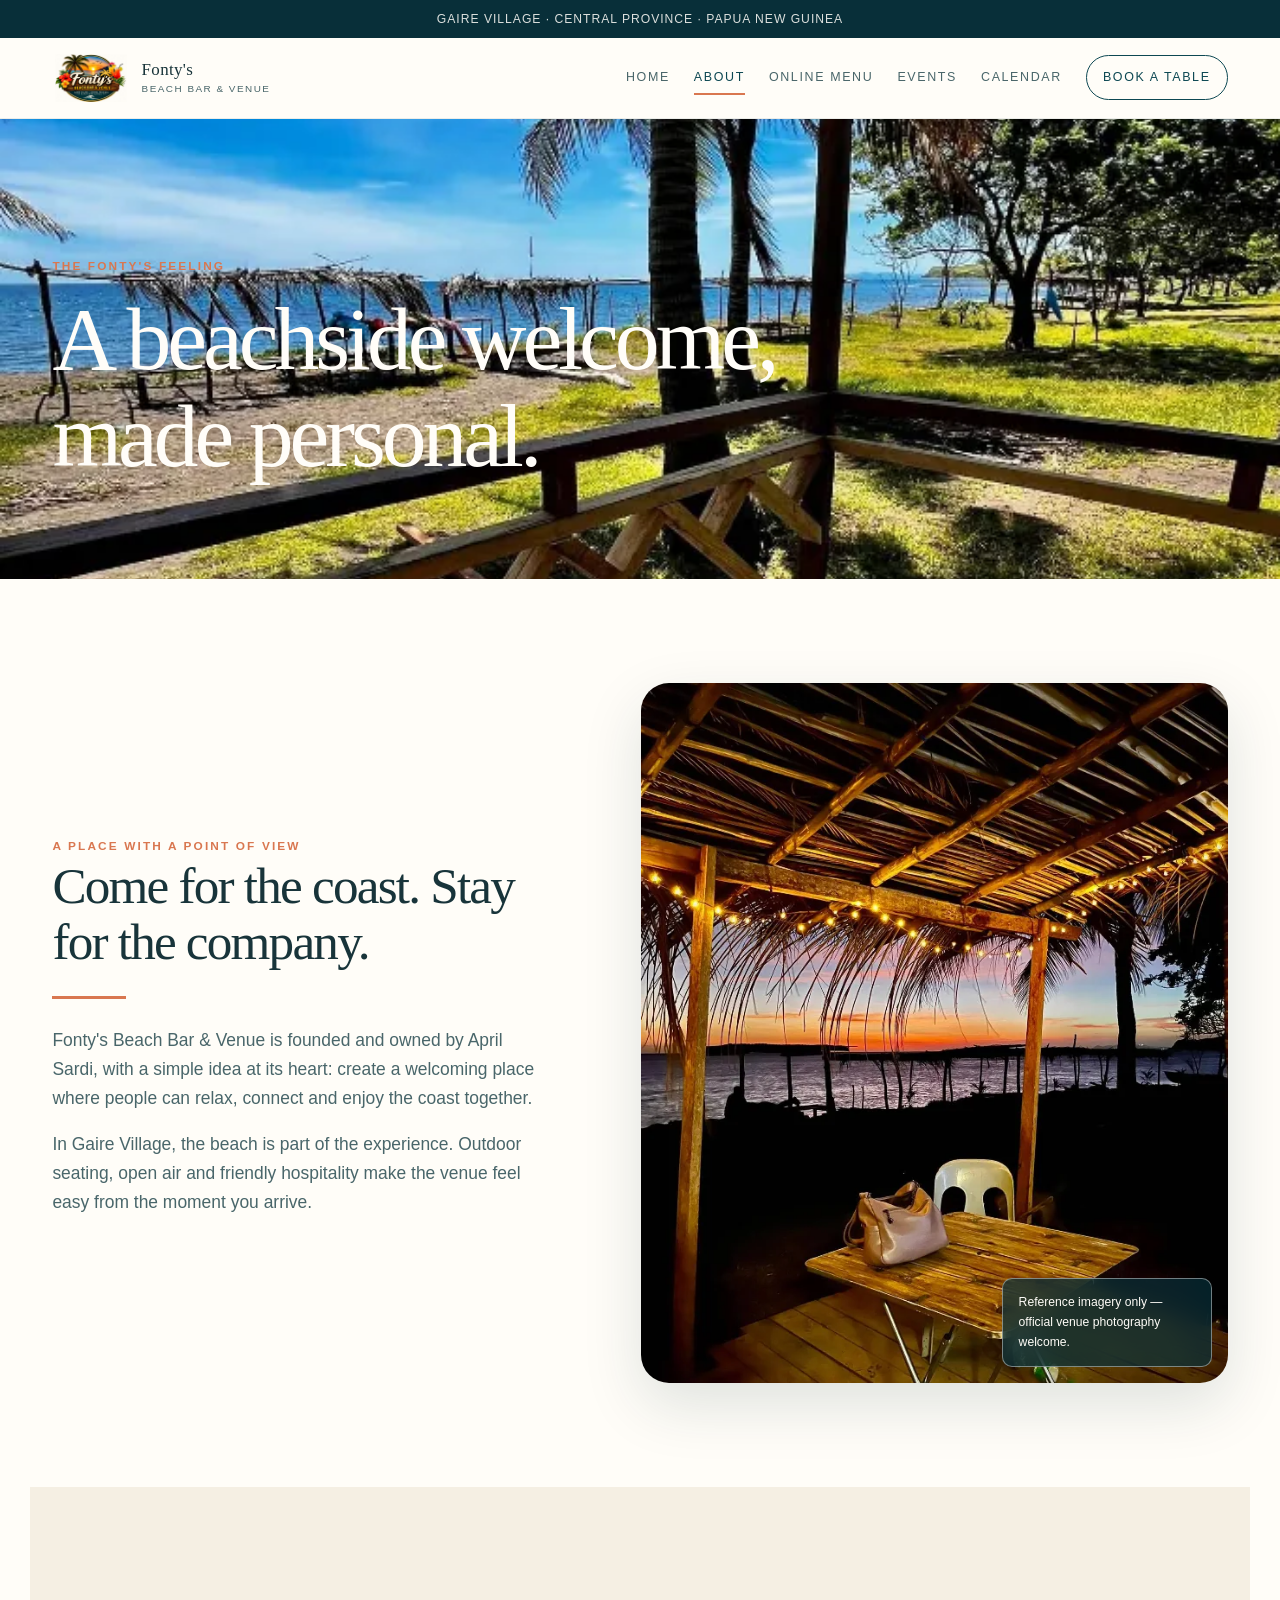
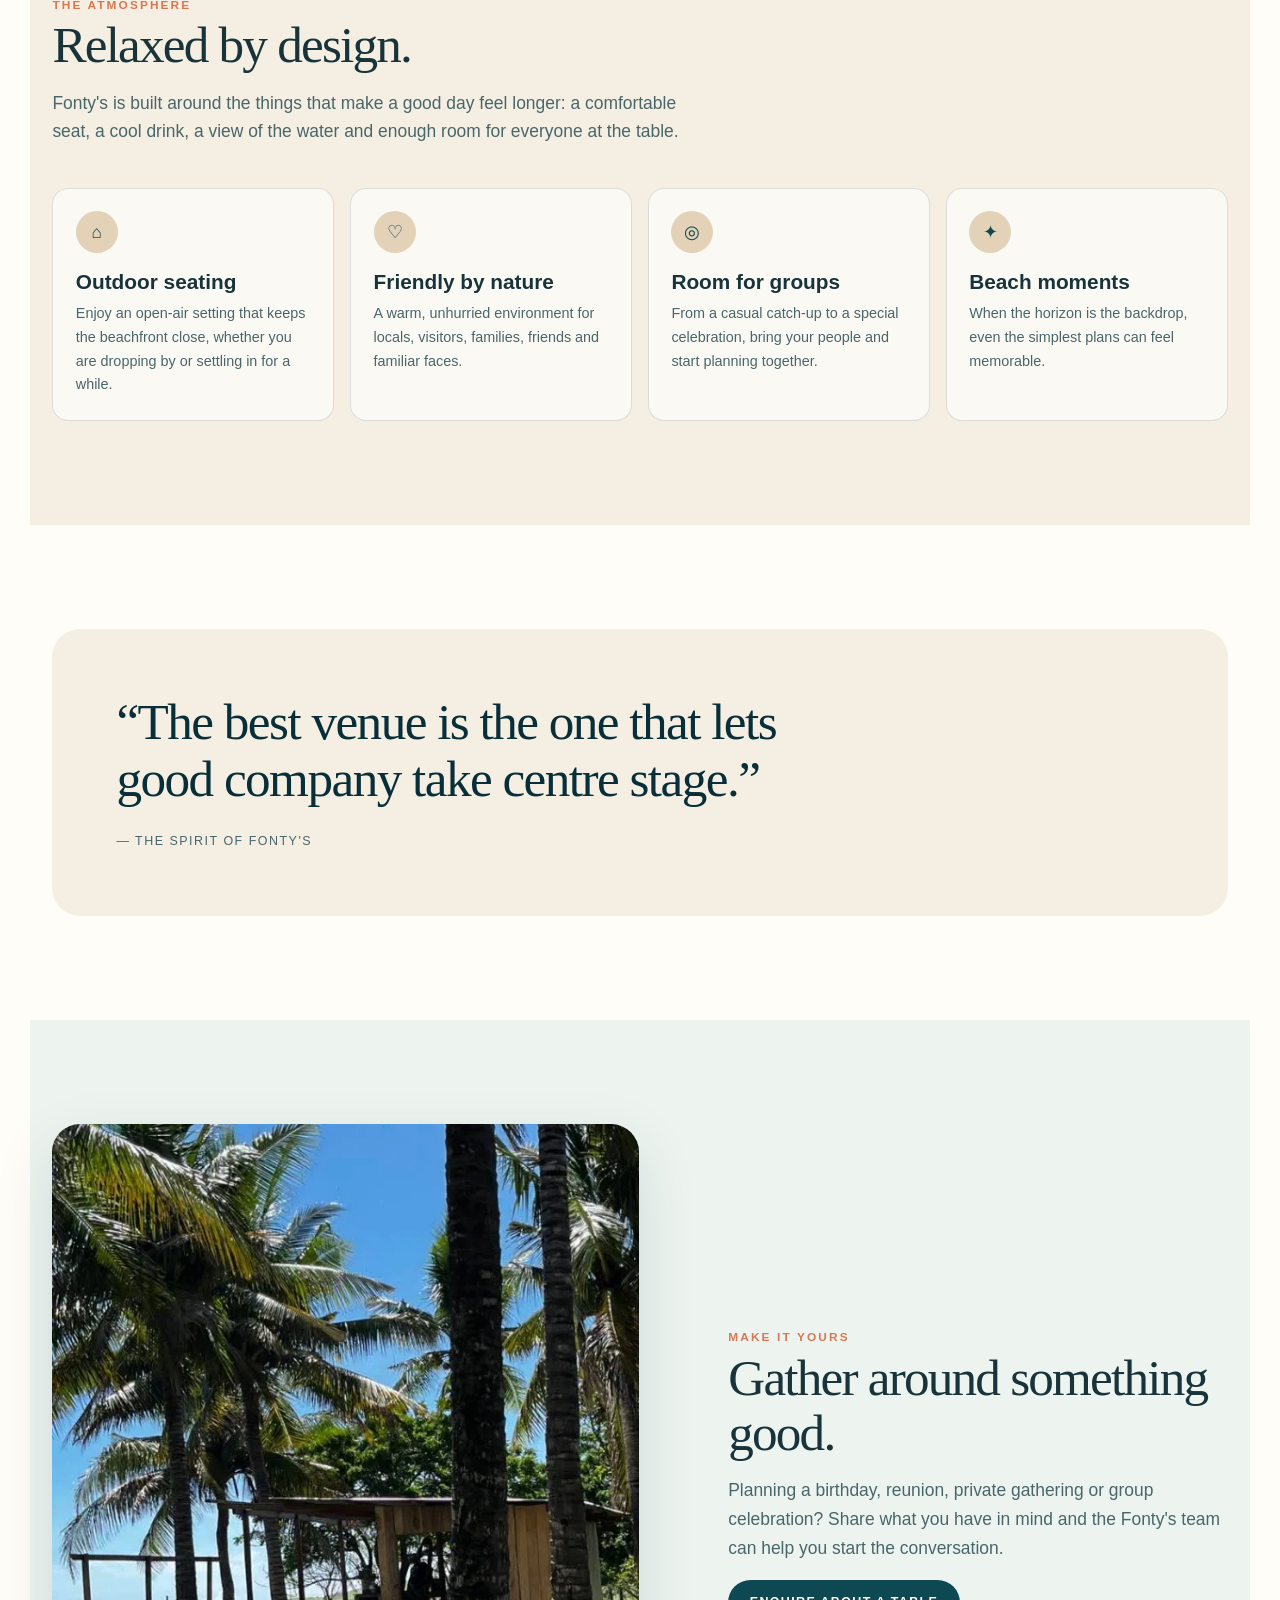
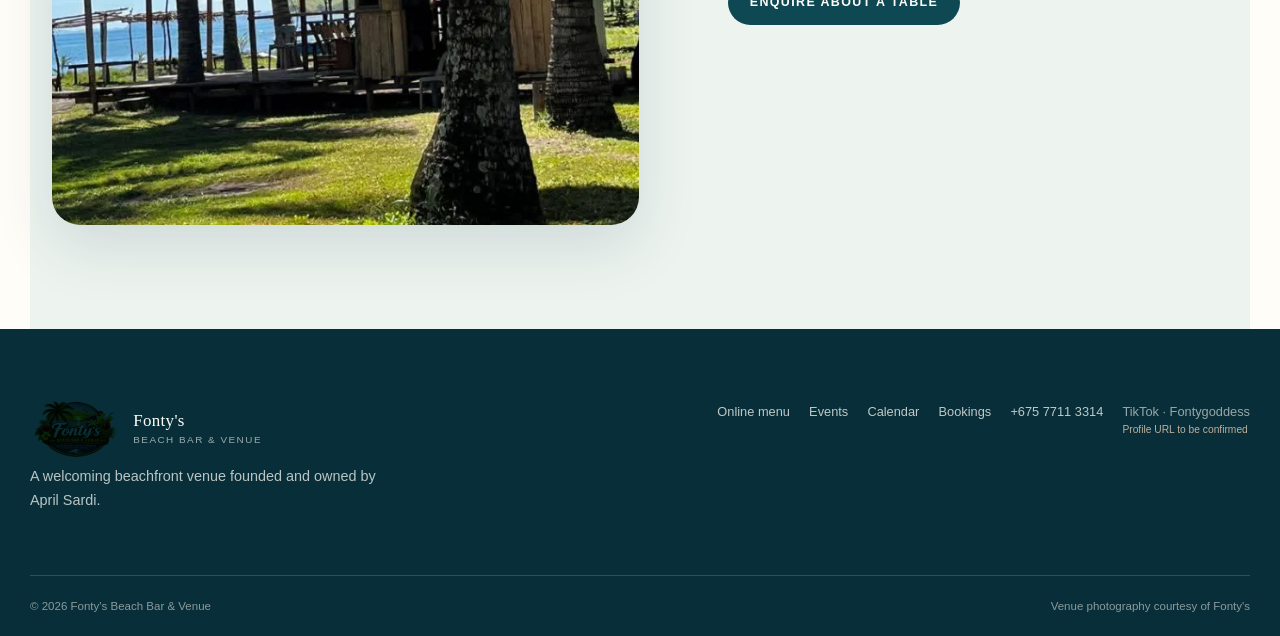
==== about.html @ 19eb246b "Update Fonty's website with venue photography" ====
<!doctype html>
<html lang="en">
<head>
  <meta charset="utf-8">
  <meta name="viewport" content="width=device-width, initial-scale=1">
  <title>About Fonty's | Beach Bar & Venue in Gaire Village</title>
  <meta name="description" content="Meet Fonty's Beach Bar & Venue and founder April Sardi. Discover a relaxed beachfront hospitality experience in Gaire Village, Central Province, Papua New Guinea.">
  <link rel="stylesheet" href="style.css">
</head>
<body data-page="about">
  <div class="site-banner">Gaire Village · Central Province · Papua New Guinea</div>
  <header class="site-header"><nav class="nav-wrap" aria-label="Primary navigation"><a class="brand" href="index.html" aria-label="Fonty's Beach Bar & Venue home"><img class="brand-logo" src="assets/fontys-logo.webp" alt="Fonty's Beach Bar & Venue logo"><span class="brand-copy"><span class="brand-name">Fonty's</span><span class="brand-kicker">Beach Bar & Venue</span></span></a><button class="nav-toggle" type="button" aria-expanded="false" aria-label="Open navigation">☰</button><div class="nav-links"><a href="index.html" data-nav="home">Home</a><a href="about.html" data-nav="about">About</a><a href="online-menu.html" data-nav="online-menu">Online menu</a><a href="events.html" data-nav="events">Events</a><a href="calendar.html" data-nav="calendar">Calendar</a><a class="nav-cta" href="contact.html" data-nav="contact">Book a table</a></div></nav></header>
  <main>
    <section class="page-hero"><img src="assets/venue/beach-view-5.webp" alt="Tropical beach and ocean horizon at sunset" fetchpriority="high"><div class="page-hero-content"><span class="eyebrow">The Fonty's feeling</span><h1>A beachside welcome, made personal.</h1></div></section>
    <section class="section-shell"><div class="split"><div><span class="eyebrow">A place with a point of view</span><h2>Come for the coast. Stay for the company.</h2><div class="mark-line"></div><p class="lede">Fonty's Beach Bar & Venue is founded and owned by April Sardi, with a simple idea at its heart: create a welcoming place where people can relax, connect and enjoy the coast together.</p><p class="lede">In Gaire Village, the beach is part of the experience. Outdoor seating, open air and friendly hospitality make the venue feel easy from the moment you arrive.</p></div><div class="image-frame image-frame--tall"><img src="assets/venue/bar-view.webp" alt="Open-air tropical bar surrounded by palms" loading="lazy"><div class="image-note">Reference imagery only — official venue photography welcome.</div></div></div></section>
    <section class="section-shell section-shell--sand"><div class="section-heading"><div><span class="eyebrow">The atmosphere</span><h2>Relaxed by design.</h2><p class="lede">Fonty's is built around the things that make a good day feel longer: a comfortable seat, a cool drink, a view of the water and enough room for everyone at the table.</p></div></div><div class="feature-grid"><article class="feature-card"><div class="feature-icon" aria-hidden="true">⌂</div><h3>Outdoor seating</h3><p>Enjoy an open-air setting that keeps the beachfront close, whether you are dropping by or settling in for a while.</p></article><article class="feature-card"><div class="feature-icon" aria-hidden="true">♡</div><h3>Friendly by nature</h3><p>A warm, unhurried environment for locals, visitors, families, friends and familiar faces.</p></article><article class="feature-card"><div class="feature-icon" aria-hidden="true">◎</div><h3>Room for groups</h3><p>From a casual catch-up to a special celebration, bring your people and start planning together.</p></article><article class="feature-card"><div class="feature-icon" aria-hidden="true">✦</div><h3>Beach moments</h3><p>When the horizon is the backdrop, even the simplest plans can feel memorable.</p></article></div></section>
    <section class="section-shell"><div class="quote-block"><blockquote>“The best venue is the one that lets good company take centre stage.”</blockquote><cite>— The spirit of Fonty's</cite></div></section>
    <section class="section-shell section-shell--foam"><div class="split split--reverse"><div class="image-frame"><img src="assets/venue/beach-view-1.webp" alt="Palm trees beside a sandy tropical beach" loading="lazy"></div><div><span class="eyebrow">Make it yours</span><h2>Gather around something good.</h2><p class="lede">Planning a birthday, reunion, private gathering or group celebration? Share what you have in mind and the Fonty's team can help you start the conversation.</p><a class="button button--ocean" href="contact.html#reserve">Enquire about a table</a></div></div></section>
  </main>
  <footer class="footer"><div class="footer-inner"><div class="footer-top"><div><a class="brand" href="index.html"><img class="brand-logo" src="assets/fontys-logo.webp" alt="Fonty's Beach Bar & Venue logo"><span class="brand-copy"><span class="brand-name">Fonty's</span><span class="brand-kicker">Beach Bar & Venue</span></span></a><p class="footer-copy">A welcoming beachfront venue founded and owned by April Sardi.</p></div><div class="footer-links"><a href="online-menu.html">Online menu</a><a href="events.html">Events</a><a href="calendar.html">Calendar</a><a href="contact.html">Bookings</a><a href="tel:+67577113314">+675 7711 3314</a><span class="social-link--muted">TikTok · Fontygoddess<small>Profile URL to be confirmed</small></span></div></div><div class="footer-bottom"><span>© <span data-year></span> Fonty's Beach Bar & Venue</span><span>Venue photography courtesy of Fonty's</span></div></div></footer>
  <script src="script.js" defer></script>
</body>
</html>
---- style.css ----
:root {
  --ink: #18343a;
  --ink-soft: #49666a;
  --ocean: #0d4853;
  --ocean-deep: #082f39;
  --foam: #edf4f0;
  --sand: #f5efe3;
  --sand-deep: #e3d2b8;
  --sunset: #d97750;
  --sunset-pale: #f3d1b9;
  --palm: #506d4d;
  --white: #fffdf8;
  --line: rgba(24, 52, 58, 0.14);
  --shadow: 0 22px 60px rgba(8, 47, 57, 0.13);
  --radius-lg: 28px;
  --radius-md: 16px;
  --radius-sm: 10px;
  --serif: Georgia, "Times New Roman", serif;
  --sans: "Helvetica Neue", Helvetica, Arial, sans-serif;
}

* { box-sizing: border-box; }
html { scroll-behavior: smooth; }
body {
  margin: 0;
  color: var(--ink);
  background: var(--white);
  font-family: var(--sans);
  font-size: 16px;
  line-height: 1.65;
  -webkit-font-smoothing: antialiased;
}
img { display: block; max-width: 100%; }
a { color: inherit; }
button, input, select, textarea { font: inherit; }
button { cursor: pointer; }
:focus-visible { outline: 3px solid var(--sunset); outline-offset: 4px; }

.site-banner {
  background: var(--ocean-deep);
  color: rgba(255, 253, 248, 0.86);
  font-size: 0.76rem;
  letter-spacing: 0.08em;
  text-align: center;
  text-transform: uppercase;
  padding: 0.55rem 1rem;
}
.site-header {
  position: sticky;
  top: 0;
  z-index: 20;
  background: rgba(255, 253, 248, 0.94);
  border-bottom: 1px solid rgba(24, 52, 58, 0.08);
  backdrop-filter: blur(18px);
}
.nav-wrap { max-width: 1220px; margin: 0 auto; padding: 1rem 1.4rem; display: flex; align-items: center; justify-content: space-between; gap: 2rem; }
.brand { display: inline-flex; align-items: center; gap: 0.7rem; text-decoration: none; min-width: max-content; }
.brand-mark { position: relative; width: 40px; height: 40px; border-radius: 50%; background: var(--ocean); overflow: hidden; display: grid; place-items: center; color: var(--sand); font-family: var(--serif); font-size: 1.35rem; font-weight: 700; }
.brand-mark::after { content: ""; position: absolute; width: 52px; height: 21px; left: -6px; bottom: -4px; border-radius: 50% 50% 0 0; background: var(--sunset); opacity: 0.85; }
.brand-mark span { position: relative; z-index: 1; transform: translateY(-3px); }
.brand-copy { display: grid; line-height: 1.05; }
.brand-name { font-family: var(--serif); font-size: 1.06rem; letter-spacing: 0.02em; }
.brand-kicker { color: var(--ink-soft); font-size: 0.62rem; letter-spacing: 0.15em; text-transform: uppercase; margin-top: 0.3rem; }
.nav-links { display: flex; align-items: center; gap: 1.5rem; }
.nav-links a { position: relative; color: var(--ink-soft); font-size: 0.78rem; letter-spacing: 0.13em; text-decoration: none; text-transform: uppercase; transition: color 180ms ease; }
.nav-links a::after { content: ""; position: absolute; bottom: -0.45rem; left: 0; width: 0; height: 2px; background: var(--sunset); transition: width 180ms ease; }
.nav-links a:hover, .nav-links a[aria-current="page"] { color: var(--ocean); }
.nav-links a:hover::after, .nav-links a[aria-current="page"]::after { width: 100%; }
.nav-cta { padding: 0.7rem 1rem; border: 1px solid var(--ocean); border-radius: 999px; color: var(--ocean) !important; }
.nav-cta::after { display: none; }
.nav-toggle { display: none; border: 0; background: transparent; color: var(--ocean); font-size: 1.55rem; padding: 0.25rem; }

.hero { position: relative; min-height: min(720px, 78vh); display: flex; align-items: flex-end; overflow: hidden; color: var(--white); background: var(--ocean-deep); }
.hero::before { content: ""; position: absolute; inset: 0; background: linear-gradient(90deg, rgba(7, 39, 46, 0.88) 0%, rgba(7, 39, 46, 0.42) 48%, rgba(7, 39, 46, 0.06) 100%), linear-gradient(0deg, rgba(7, 39, 46, 0.78), transparent 42%); z-index: 1; }
.hero-image { position: absolute; inset: 0; width: 100%; height: 100%; object-fit: cover; object-position: center; }
.hero-content { position: relative; z-index: 2; width: min(1220px, 100%); margin: 0 auto; padding: 7rem 1.4rem 6.4rem; }
.hero-copy { max-width: 690px; }
.eyebrow { color: var(--sunset); font-size: 0.74rem; font-weight: 700; letter-spacing: 0.18em; text-transform: uppercase; }
.hero .eyebrow { color: var(--sunset-pale); }
h1, h2, h3, p { margin-top: 0; }
h1, h2, h3 { line-height: 1.08; }
h1, h2 { font-family: var(--serif); font-weight: 400; }
h1 { font-size: clamp(3.2rem, 7vw, 6.8rem); letter-spacing: -0.045em; margin: 0.8rem 0 1.2rem; }
h2 { font-size: clamp(2.35rem, 4vw, 4.5rem); letter-spacing: -0.035em; margin-bottom: 1rem; }
h3 { font-size: 1.3rem; margin-bottom: 0.55rem; }
.lede { color: var(--ink-soft); font-size: 1.09rem; max-width: 640px; }
.hero .lede { color: rgba(255, 253, 248, 0.86); }
.hero-actions { display: flex; flex-wrap: wrap; gap: 0.8rem; margin-top: 2rem; }
.button { display: inline-flex; align-items: center; justify-content: center; gap: 0.55rem; border: 1px solid transparent; border-radius: 999px; padding: 0.88rem 1.28rem; background: var(--sunset); color: var(--white); font-size: 0.78rem; font-weight: 700; letter-spacing: 0.11em; line-height: 1.2; text-decoration: none; text-transform: uppercase; transition: transform 180ms ease, background 180ms ease, color 180ms ease; }
.button:hover { transform: translateY(-2px); background: #c86742; }
.button--light { background: var(--white); color: var(--ocean); }
.button--light:hover { background: var(--sand); }
.button--outline { border-color: rgba(255, 253, 248, 0.55); background: transparent; color: var(--white); }
.button--outline:hover { border-color: var(--white); background: rgba(255, 255, 255, 0.12); }
.button--ocean { background: var(--ocean); }
.button--ocean:hover { background: var(--ocean-deep); }

.section-shell { width: min(1220px, 100%); margin: 0 auto; padding: 6.5rem 1.4rem; }
.section-shell--tight { padding-top: 4rem; padding-bottom: 4rem; }
.section-shell--sand { max-width: none; background: var(--sand); }
.section-shell--ocean { max-width: none; background: var(--ocean); color: var(--white); }
.section-shell--foam { max-width: none; background: var(--foam); }
.section-shell--sand > *, .section-shell--ocean > *, .section-shell--foam > * { width: min(1220px, 100%); margin-left: auto; margin-right: auto; }
.section-heading { display: flex; align-items: end; justify-content: space-between; gap: 2rem; margin-bottom: 2.6rem; }
.section-heading > div { max-width: 720px; }
.section-heading p { margin-bottom: 0; }
.section-heading .button { flex: none; }
.split { display: grid; grid-template-columns: 0.92fr 1.08fr; align-items: center; gap: clamp(2rem, 7vw, 7rem); }
.split--reverse { grid-template-columns: 1.08fr 0.92fr; }
.image-frame { position: relative; overflow: hidden; border-radius: var(--radius-lg); box-shadow: var(--shadow); }
.image-frame img { width: 100%; height: 100%; min-height: 390px; object-fit: cover; }
.image-frame--tall img { min-height: 600px; }
.image-note { position: absolute; right: 1rem; bottom: 1rem; max-width: 210px; padding: 0.85rem 1rem; border: 1px solid rgba(255,255,255,0.42); border-radius: var(--radius-sm); background: rgba(8,47,57,0.7); color: var(--white); font-size: 0.76rem; backdrop-filter: blur(12px); }
.mark-line { width: 74px; height: 3px; margin: 1.7rem 0; background: var(--sunset); }
.feature-grid { display: grid; grid-template-columns: repeat(4, 1fr); gap: 1rem; }
.feature-card { padding: 1.4rem; border: 1px solid var(--line); border-radius: var(--radius-md); background: rgba(255,255,255,0.62); transition: transform 180ms ease, box-shadow 180ms ease; }
.feature-card:hover { transform: translateY(-4px); box-shadow: 0 14px 32px rgba(8,47,57,0.09); }
.feature-icon { display: grid; place-items: center; width: 42px; height: 42px; margin-bottom: 1.1rem; border-radius: 50%; background: var(--sand-deep); color: var(--ocean); font-size: 1.1rem; }
.feature-card p { color: var(--ink-soft); font-size: 0.9rem; margin-bottom: 0; }
.card-grid { display: grid; grid-template-columns: repeat(3, 1fr); gap: 1.15rem; }
.card { overflow: hidden; border: 1px solid var(--line); border-radius: var(--radius-md); background: var(--white); }
.card-image { aspect-ratio: 4 / 3; overflow: hidden; }
.card-image img { width: 100%; height: 100%; object-fit: cover; transition: transform 500ms ease; }
.card:hover .card-image img { transform: scale(1.04); }
.card-body { padding: 1.35rem; }
.card-body p { color: var(--ink-soft); font-size: 0.92rem; margin-bottom: 0; }
.category-tag { color: var(--sunset); font-size: 0.7rem; font-weight: 700; letter-spacing: 0.16em; text-transform: uppercase; }

.page-hero { position: relative; display: flex; align-items: end; min-height: 460px; overflow: hidden; color: var(--white); background: var(--ocean-deep); }
.page-hero::before { content: ""; position: absolute; inset: 0; background: linear-gradient(0deg, rgba(7, 39, 46, 0.8), rgba(7, 39, 46, 0.08) 80%), linear-gradient(90deg, rgba(7,39,46,0.72), transparent 70%); }
.page-hero img { position: absolute; inset: 0; width: 100%; height: 100%; object-fit: cover; }
.page-hero-content { position: relative; z-index: 1; width: min(1220px, 100%); margin: 0 auto; padding: 6rem 1.4rem 4.7rem; }
.page-hero h1 { max-width: 760px; font-size: clamp(3.2rem, 7vw, 6rem); }

.event-band { display: grid; grid-template-columns: 0.8fr 1.2fr; gap: 2rem; align-items: center; }
.event-band__aside { padding: 1.7rem; border-left: 3px solid var(--sunset); }
.event-band__aside p { color: rgba(255,253,248,0.76); margin-bottom: 1.2rem; }
.event-band__aside h3 { font-family: var(--serif); font-size: 2rem; font-weight: 400; }
.event-list { display: grid; grid-template-columns: repeat(2, 1fr); gap: 1rem; }
.event-item { padding: 1.35rem; border-top: 1px solid rgba(255,255,255,0.22); }
.event-item span { color: var(--sunset-pale); font-size: 0.72rem; font-weight: 700; letter-spacing: 0.12em; text-transform: uppercase; }
.event-item p { color: rgba(255,253,248,0.76); font-size: 0.92rem; margin-bottom: 0; }

.gallery-grid { display: grid; grid-template-columns: 1.08fr 0.92fr 0.92fr; grid-template-rows: 230px 230px; gap: 1rem; }
.gallery-grid figure { position: relative; overflow: hidden; margin: 0; border-radius: var(--radius-md); background: var(--ocean-deep); }
.gallery-grid figure:first-child { grid-row: span 2; }
.gallery-grid img { width: 100%; height: 100%; object-fit: cover; transition: transform 500ms ease; }
.gallery-grid figure:hover img { transform: scale(1.04); }
.gallery-grid figcaption { position: absolute; right: 0; bottom: 0; left: 0; padding: 2.5rem 1rem 0.9rem; background: linear-gradient(transparent, rgba(7,39,46,0.75)); color: var(--white); font-size: 0.74rem; }

.quote-block { padding: clamp(2rem, 5vw, 4.8rem); border-radius: var(--radius-lg); background: var(--sand); }
.quote-block blockquote { max-width: 750px; margin: 0; color: var(--ocean-deep); font-family: var(--serif); font-size: clamp(2rem, 4vw, 4rem); letter-spacing: -0.03em; line-height: 1.12; }
.quote-block cite { display: block; margin-top: 1.5rem; color: var(--ink-soft); font-size: 0.78rem; font-style: normal; letter-spacing: 0.12em; text-transform: uppercase; }

.info-strip { display: grid; grid-template-columns: repeat(3, 1fr); gap: 1rem; padding: 1.2rem 0; border-top: 1px solid var(--line); border-bottom: 1px solid var(--line); }
.info-strip > div { padding-right: 1rem; border-right: 1px solid var(--line); }
.info-strip > div:last-child { border-right: 0; }
.info-strip strong { display: block; margin-bottom: 0.35rem; font-family: var(--serif); font-size: 1.35rem; font-weight: 400; }
.info-strip span { color: var(--ink-soft); font-size: 0.84rem; }

.hours-list { margin: 1.6rem 0 0; padding: 0; list-style: none; border-top: 1px solid var(--line); }
.hours-list li { display: flex; justify-content: space-between; gap: 1rem; padding: 0.85rem 0; border-bottom: 1px solid var(--line); font-size: 0.9rem; }
.hours-list span:last-child { color: var(--ink-soft); text-align: right; }
.contact-layout { display: grid; grid-template-columns: 0.8fr 1.2fr; gap: clamp(2rem, 6vw, 6rem); align-items: start; }
.contact-detail { display: grid; gap: 1.4rem; margin: 2rem 0; }
.contact-detail div { display: grid; gap: 0.15rem; }
.contact-detail strong { font-family: var(--serif); font-size: 1.35rem; font-weight: 400; }
.contact-detail span, .contact-detail a { color: var(--ink-soft); text-decoration: none; }
.contact-detail a:hover { color: var(--sunset); }
.map-frame { min-height: 440px; overflow: hidden; border-radius: var(--radius-lg); box-shadow: var(--shadow); background: var(--sand); }
.map-frame iframe { width: 100%; height: 100%; min-height: 440px; border: 0; }
.reservation-form { padding: clamp(1.4rem, 4vw, 2.4rem); border-radius: var(--radius-lg); background: var(--foam); }
.form-grid { display: grid; grid-template-columns: repeat(2, 1fr); gap: 1rem; }
.field { display: grid; gap: 0.4rem; }
.field--full { grid-column: 1 / -1; }
.field label { color: var(--ink-soft); font-size: 0.75rem; font-weight: 700; letter-spacing: 0.1em; text-transform: uppercase; }
.field input, .field select, .field textarea { width: 100%; border: 1px solid var(--line); border-radius: var(--radius-sm); padding: 0.8rem 0.9rem; background: var(--white); color: var(--ink); }
.field textarea { min-height: 130px; resize: vertical; }
.form-note { color: var(--ink-soft); font-size: 0.78rem; margin: 0.95rem 0 0; }
.form-status { display: none; margin: 1rem 0 0; padding: 0.75rem 0.9rem; border-radius: var(--radius-sm); background: var(--sunset-pale); color: var(--ocean-deep); font-size: 0.86rem; }
.form-status.is-visible { display: block; }

.footer { padding: 4.5rem 1.4rem 1.3rem; background: var(--ocean-deep); color: var(--white); }
.footer-inner { width: min(1220px, 100%); margin: 0 auto; }
.footer-top { display: flex; align-items: start; justify-content: space-between; gap: 2rem; padding-bottom: 3rem; }
.footer .brand-name { color: var(--white); }
.footer .brand-kicker { color: rgba(255,253,248,0.6); }
.footer-copy { max-width: 360px; color: rgba(255,253,248,0.72); font-size: 0.9rem; }
.footer-links { display: flex; flex-wrap: wrap; gap: 1.2rem; color: rgba(255,253,248,0.74); font-size: 0.8rem; }
.footer-links a { text-decoration: none; }
.footer-links a:hover { color: var(--sunset-pale); }
.footer-bottom { display: flex; justify-content: space-between; gap: 1rem; padding-top: 1.3rem; border-top: 1px solid rgba(255,255,255,0.16); color: rgba(255,253,248,0.52); font-size: 0.72rem; }
.social-link--muted { cursor: default; opacity: 0.78; }
.social-link--muted small { display: block; color: var(--sunset-pale); font-size: 0.64rem; letter-spacing: 0; text-transform: none; }

@media (max-width: 920px) {
  .nav-links { gap: 1rem; }
  .nav-links a { font-size: 0.7rem; }
  .feature-grid { grid-template-columns: repeat(2, 1fr); }
  .split, .split--reverse, .contact-layout { grid-template-columns: 1fr; gap: 2.5rem; }
  .split--reverse .image-frame { order: -1; }
  .image-frame--tall img { min-height: 440px; }
  .event-band { grid-template-columns: 1fr; }
}
@media (max-width: 700px) {
  .site-banner { font-size: 0.64rem; }
  .nav-wrap { padding: 0.8rem 1rem; }
  .nav-toggle { display: block; }
  .nav-links { position: absolute; top: 100%; right: 1rem; left: 1rem; display: none; padding: 0.7rem; border: 1px solid var(--line); border-radius: var(--radius-md); background: var(--white); box-shadow: var(--shadow); }
  .nav-links.is-open { display: grid; gap: 0.3rem; }
  .nav-links a { padding: 0.7rem; }
  .nav-links a::after { display: none; }
  .nav-cta { text-align: center; }
  .hero { min-height: 700px; }
  .hero-content { padding: 5rem 1rem 4.2rem; }
  h1 { font-size: clamp(3rem, 16vw, 5rem); }
  .section-shell { padding: 4.8rem 1rem; }
  .section-shell--tight { padding-top: 3.2rem; padding-bottom: 3.2rem; }
  .section-heading { display: block; margin-bottom: 2rem; }
  .section-heading .button { margin-top: 1rem; }
  .feature-grid, .card-grid, .event-list, .info-strip, .form-grid { grid-template-columns: 1fr; }
  .info-strip > div { padding-bottom: 1rem; border-right: 0; border-bottom: 1px solid var(--line); }
  .info-strip > div:last-child { padding-bottom: 0; border-bottom: 0; }
  .page-hero { min-height: 430px; }
  .page-hero-content { padding: 5rem 1rem 3.6rem; }
  .gallery-grid { grid-template-columns: 1fr 1fr; grid-template-rows: 240px 180px 180px; }
  .gallery-grid figure:first-child { grid-row: span 1; grid-column: 1 / -1; }
  .footer { padding: 3.7rem 1rem 1.2rem; }
  .footer-top, .footer-bottom { display: grid; }
  .footer-bottom { gap: 0.35rem; }
  .hours-list li { align-items: start; }
  .map-frame, .map-frame iframe { min-height: 340px; }
}
@media (prefers-reduced-motion: reduce) {
  *, *::before, *::after { scroll-behavior: auto !important; transition-duration: 0.01ms !important; animation-duration: 0.01ms !important; }
}

/* Online menu and events calendar */
.menu-board { display: grid; grid-template-columns: repeat(3, 1fr); gap: 1rem; }
.menu-category { min-height: 255px; padding: 1.45rem; border: 1px solid var(--line); border-radius: var(--radius-md); background: var(--white); }
.menu-category--accent { background: var(--foam); }
.menu-category__top { display: flex; align-items: center; justify-content: space-between; gap: 1rem; }
.menu-symbol { display: grid; place-items: center; width: 38px; height: 38px; border-radius: 50%; background: var(--sand-deep); color: var(--ocean); font-size: 1.1rem; }
.menu-category h3 { margin-top: 1.3rem; font-family: var(--serif); font-size: 1.75rem; font-weight: 400; }
.menu-category p { color: var(--ink-soft); font-size: 0.92rem; }
.menu-status { display: inline-flex; margin-top: 0.7rem; padding: 0.38rem 0.6rem; border-radius: 999px; background: var(--sand); color: var(--ink-soft); font-size: 0.68rem; letter-spacing: 0.04em; }
.menu-category .button { margin-top: 0.8rem; }
.calendar-layout { display: grid; grid-template-columns: 1.3fr 0.7fr; gap: 1.15rem; align-items: start; }
.calendar-card, .calendar-aside { padding: clamp(1.1rem, 3vw, 1.7rem); border: 1px solid var(--line); border-radius: var(--radius-lg); background: var(--white); }
.calendar-toolbar { display: grid; grid-template-columns: 44px 1fr 44px; align-items: center; gap: 0.8rem; margin-bottom: 1.4rem; }
.calendar-toolbar h3 { margin: 0; text-align: center; font-family: var(--serif); font-size: clamp(1.5rem, 3vw, 2.1rem); font-weight: 400; }
.calendar-nav { display: grid; place-items: center; width: 40px; height: 40px; border: 1px solid var(--line); border-radius: 50%; background: var(--foam); color: var(--ocean); font-size: 1.1rem; transition: background 180ms ease, transform 180ms ease; }
.calendar-nav:hover { background: var(--sand-deep); transform: translateY(-2px); }
.calendar-weekdays, .calendar-grid { display: grid; grid-template-columns: repeat(7, 1fr); gap: 0.35rem; }
.calendar-weekdays { margin-bottom: 0.35rem; color: var(--ink-soft); font-size: 0.68rem; font-weight: 700; letter-spacing: 0.09em; text-align: center; text-transform: uppercase; }
.calendar-day { position: relative; min-height: 76px; padding: 0.55rem; border: 1px solid rgba(24,52,58,0.08); border-radius: var(--radius-sm); background: var(--foam); color: var(--ink); text-align: left; }
.calendar-day--outside { opacity: 0.38; background: transparent; }
.calendar-day--today { border-color: var(--sunset); box-shadow: inset 0 0 0 1px var(--sunset); }
.calendar-day__number { display: block; font-size: 0.8rem; font-weight: 700; }
.calendar-day__event { display: block; margin-top: 0.4rem; color: var(--ocean); font-size: 0.68rem; line-height: 1.2; }
.calendar-aside { background: var(--sand); }
.calendar-aside h3 { margin: 0.7rem 0 1.4rem; font-family: var(--serif); font-size: 2rem; font-weight: 400; }
.calendar-list { display: grid; gap: 1.1rem; margin: 0 0 1.5rem; padding: 0; list-style: none; }
.calendar-list li { display: grid; grid-template-columns: 13px 1fr; gap: 0.75rem; align-items: start; }
.calendar-list strong { display: block; font-family: var(--serif); font-size: 1.15rem; font-weight: 400; }
.calendar-list p { margin: 0.2rem 0 0; color: var(--ink-soft); font-size: 0.82rem; line-height: 1.45; }
.calendar-dot { width: 10px; height: 10px; margin-top: 0.45rem; border-radius: 50%; background: var(--sunset); }
.calendar-dot--karaoke { background: var(--ocean); }
.calendar-dot--group { background: var(--palm); }
.calendar-empty { margin-bottom: 1.5rem; padding: 0.85rem; border-left: 3px solid var(--sunset); background: rgba(255,253,248,0.62); color: var(--ink-soft); font-size: 0.8rem; }

@media (max-width: 1020px) {
  .nav-links { gap: 0.8rem; }
  .nav-links a { font-size: 0.68rem; }
  .menu-board { grid-template-columns: repeat(2, 1fr); }
}
@media (max-width: 700px) {
  .menu-board, .calendar-layout { grid-template-columns: 1fr; }
  .calendar-day { min-height: 62px; padding: 0.4rem; }
  .calendar-day__event { display: none; }
  .calendar-weekdays { font-size: 0.58rem; }
}

/* Supplied Fonty's brand lockup */
.brand-logo { width: 78px; height: 48px; object-fit: contain; object-position: center; mix-blend-mode: multiply; }
.footer .brand-logo { width: 92px; height: 56px; }
@media (max-width: 700px) {
  .brand-logo { width: 68px; height: 42px; }
  .footer .brand-logo { width: 82px; height: 50px; }
}
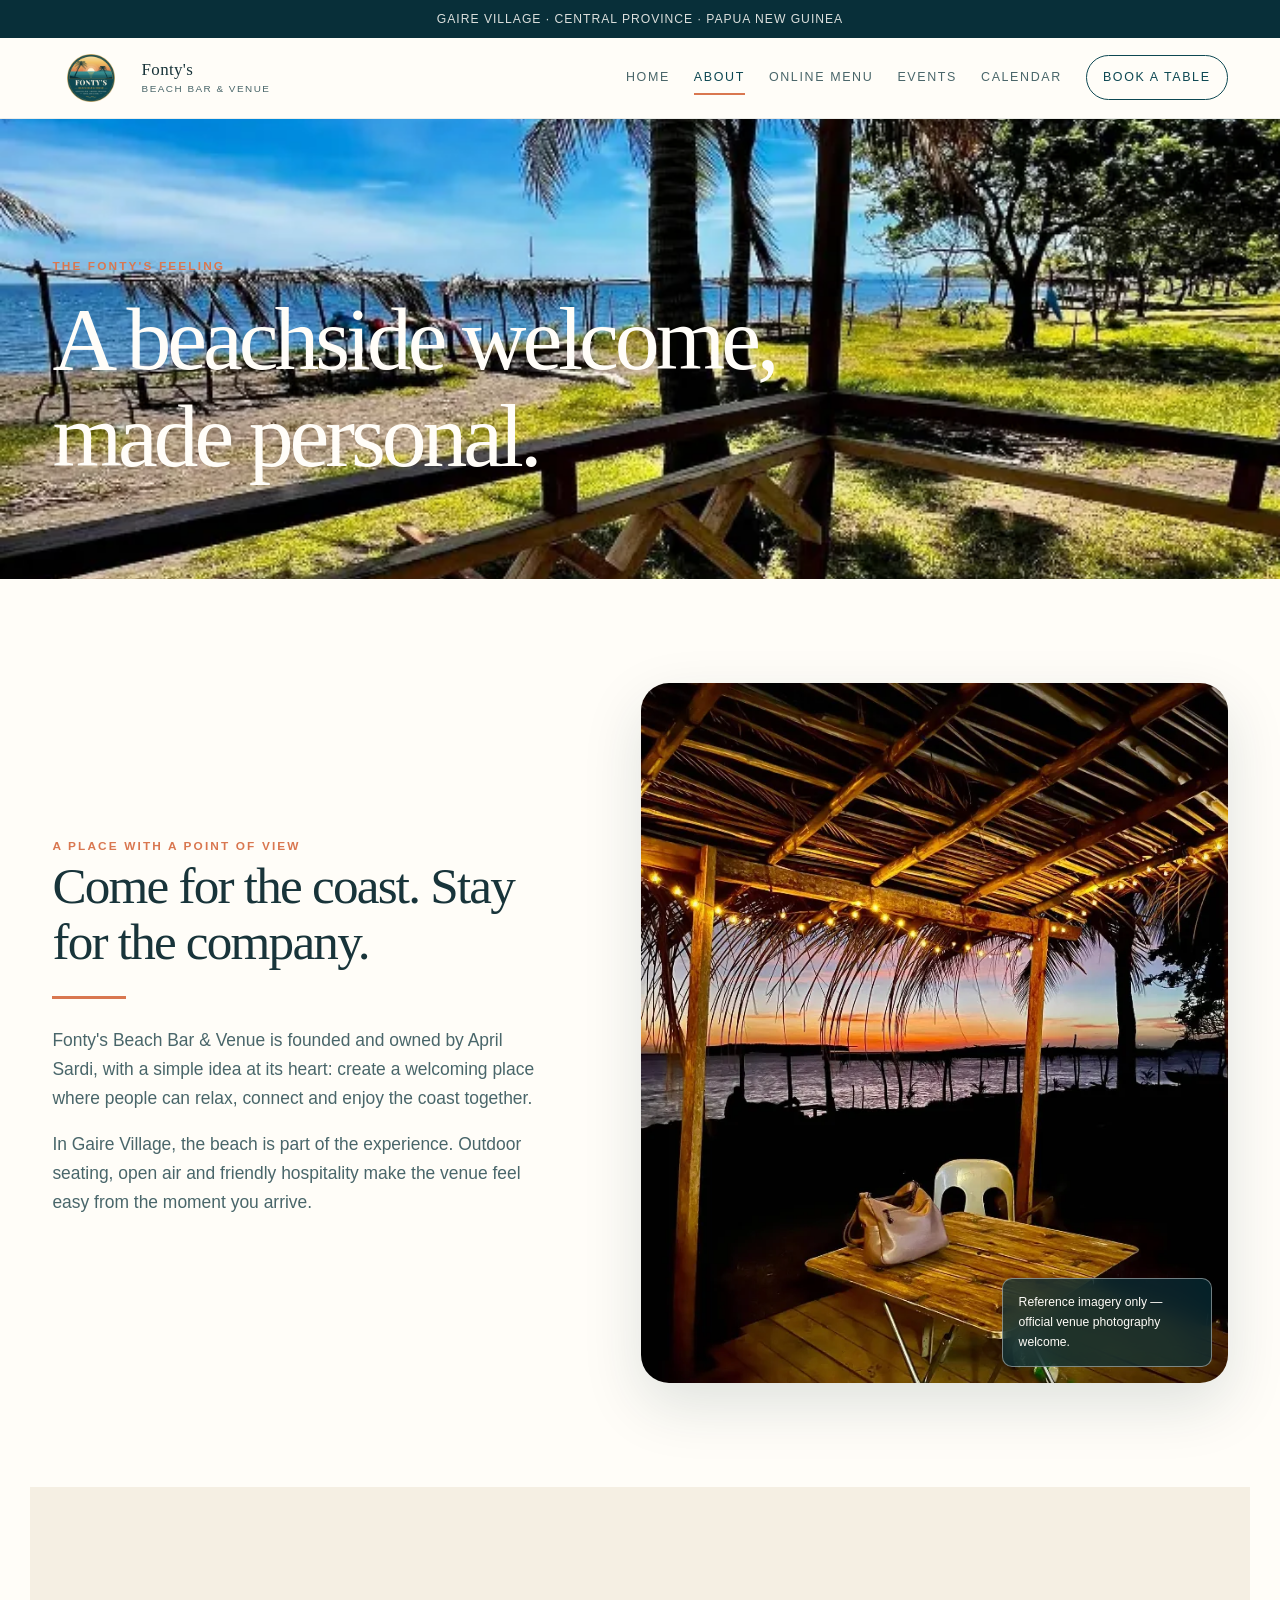
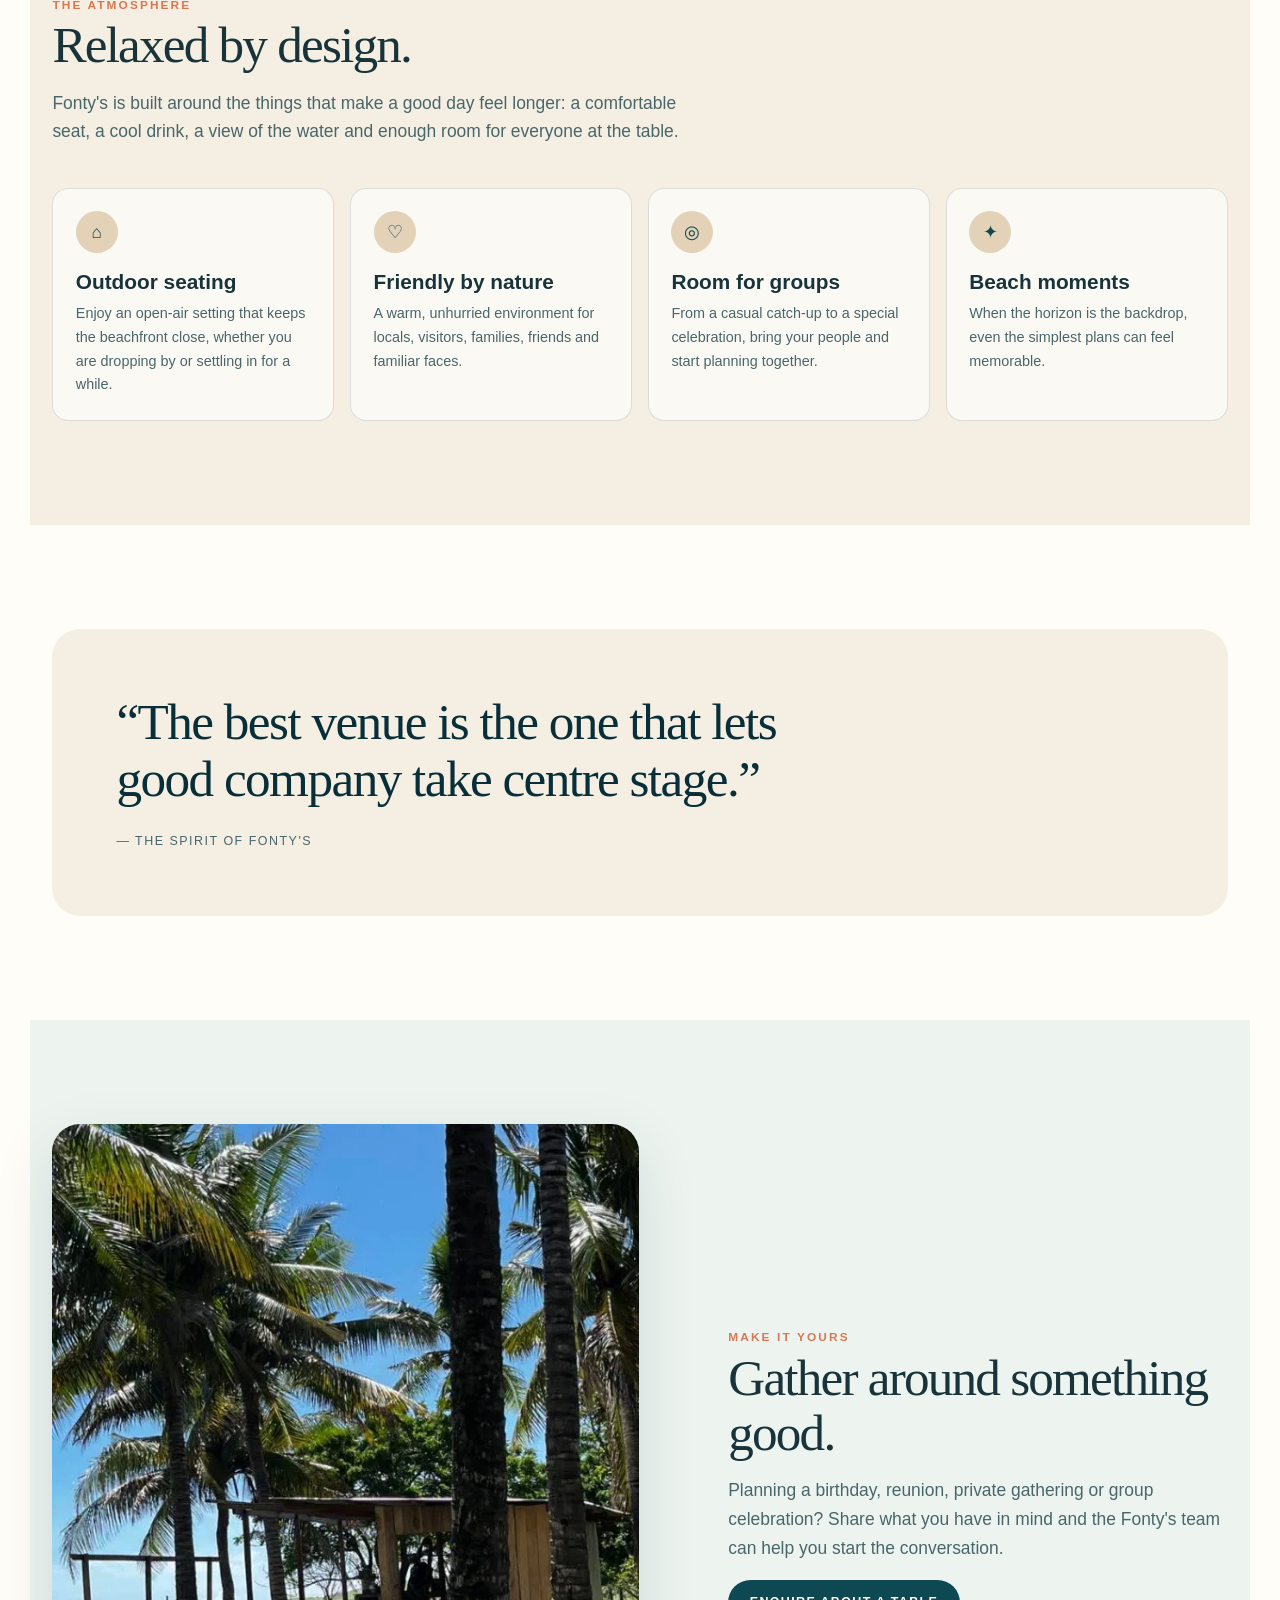
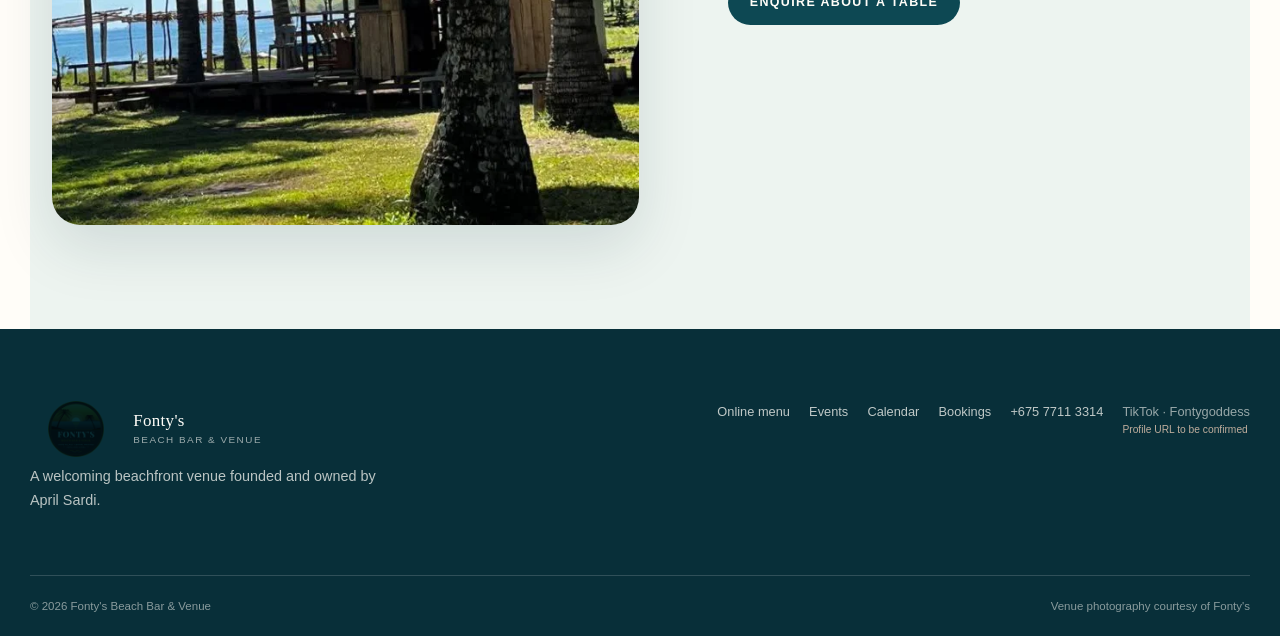
==== commit 8c7aeb19: "Add Fontys favicon across all pages" ====
--- a/about.html
+++ b/about.html
@@ -3,6 +3,9 @@
 <head>
   <meta charset="utf-8">
   <meta name="viewport" content="width=device-width, initial-scale=1">
+  <link rel="icon" href="favicon.ico" sizes="any">
+  <link rel="icon" type="image/png" sizes="32x32" href="assets/favicon-32x32.png">
+  <link rel="apple-touch-icon" sizes="180x180" href="assets/apple-touch-icon.png">
   <title>About Fonty's | Beach Bar & Venue in Gaire Village</title>
   <meta name="description" content="Meet Fonty's Beach Bar & Venue and founder April Sardi. Discover a relaxed beachfront hospitality experience in Gaire Village, Central Province, Papua New Guinea.">
   <link rel="stylesheet" href="style.css">
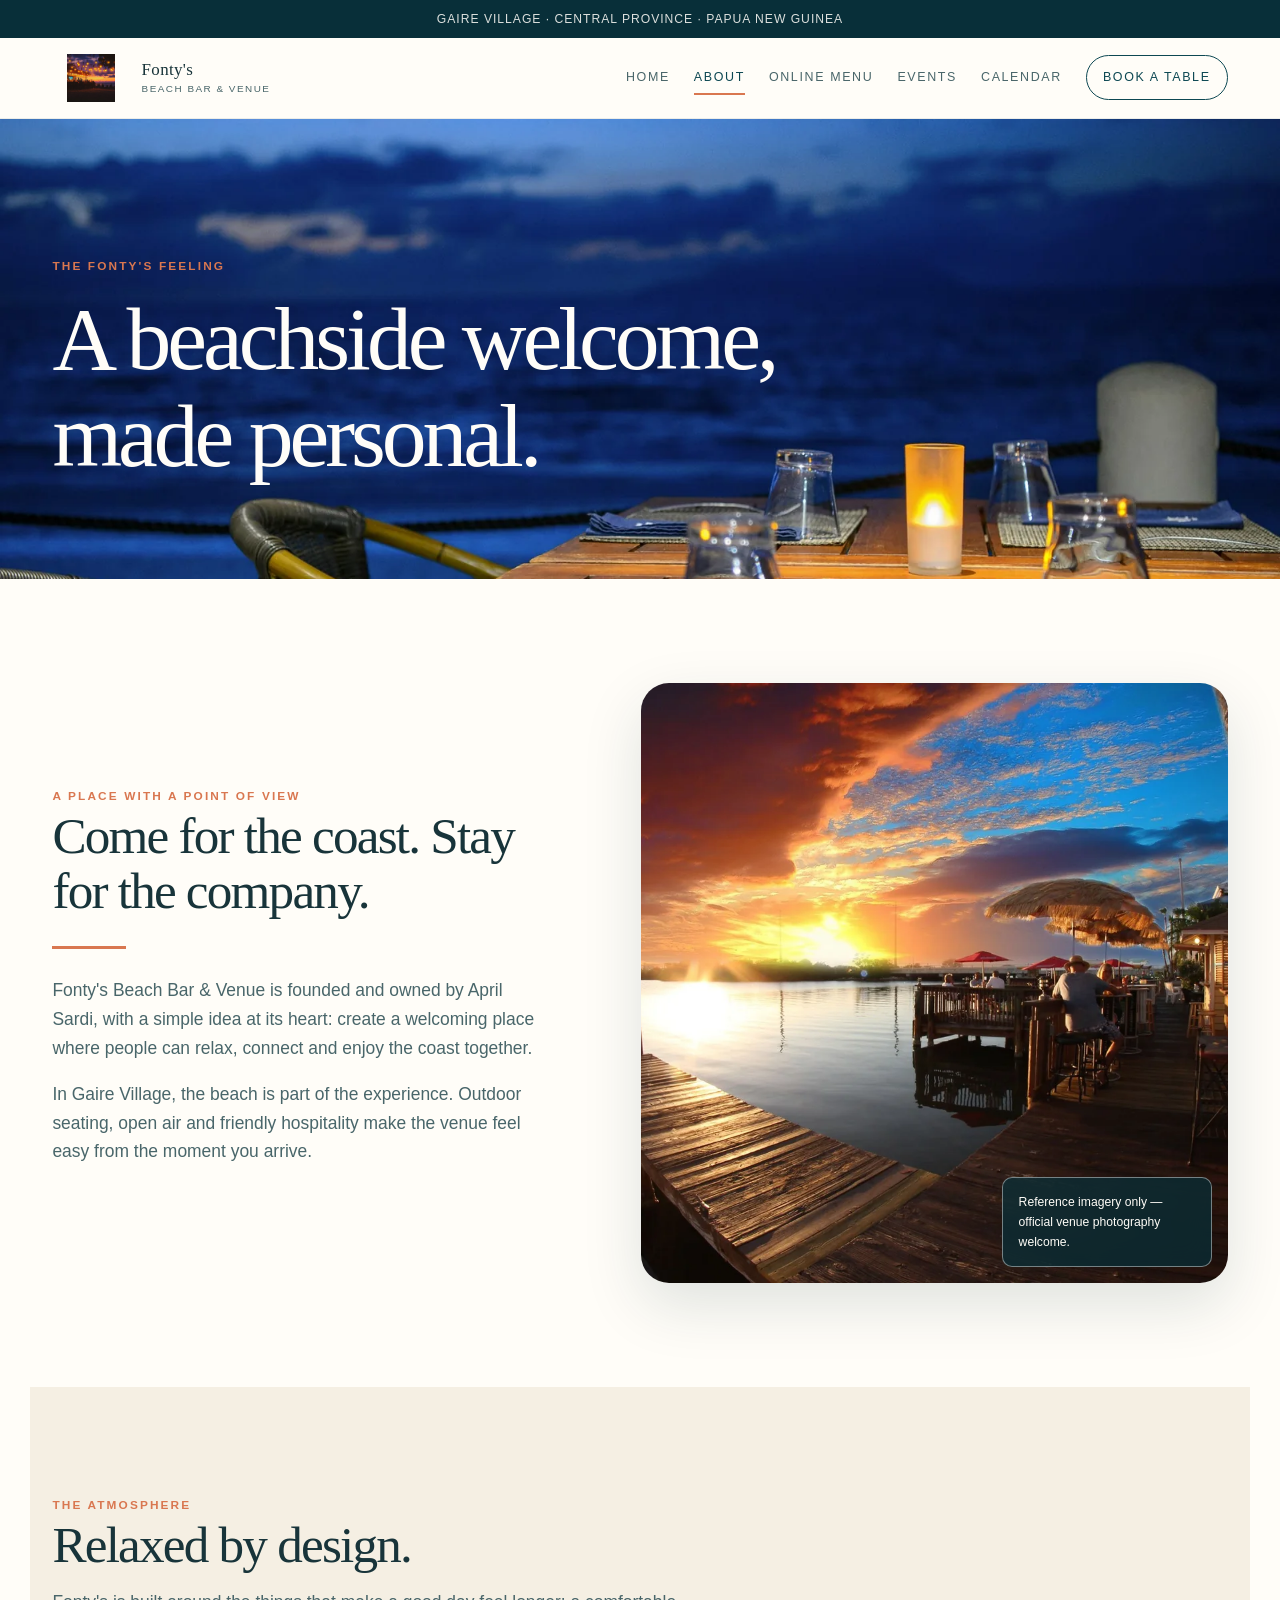
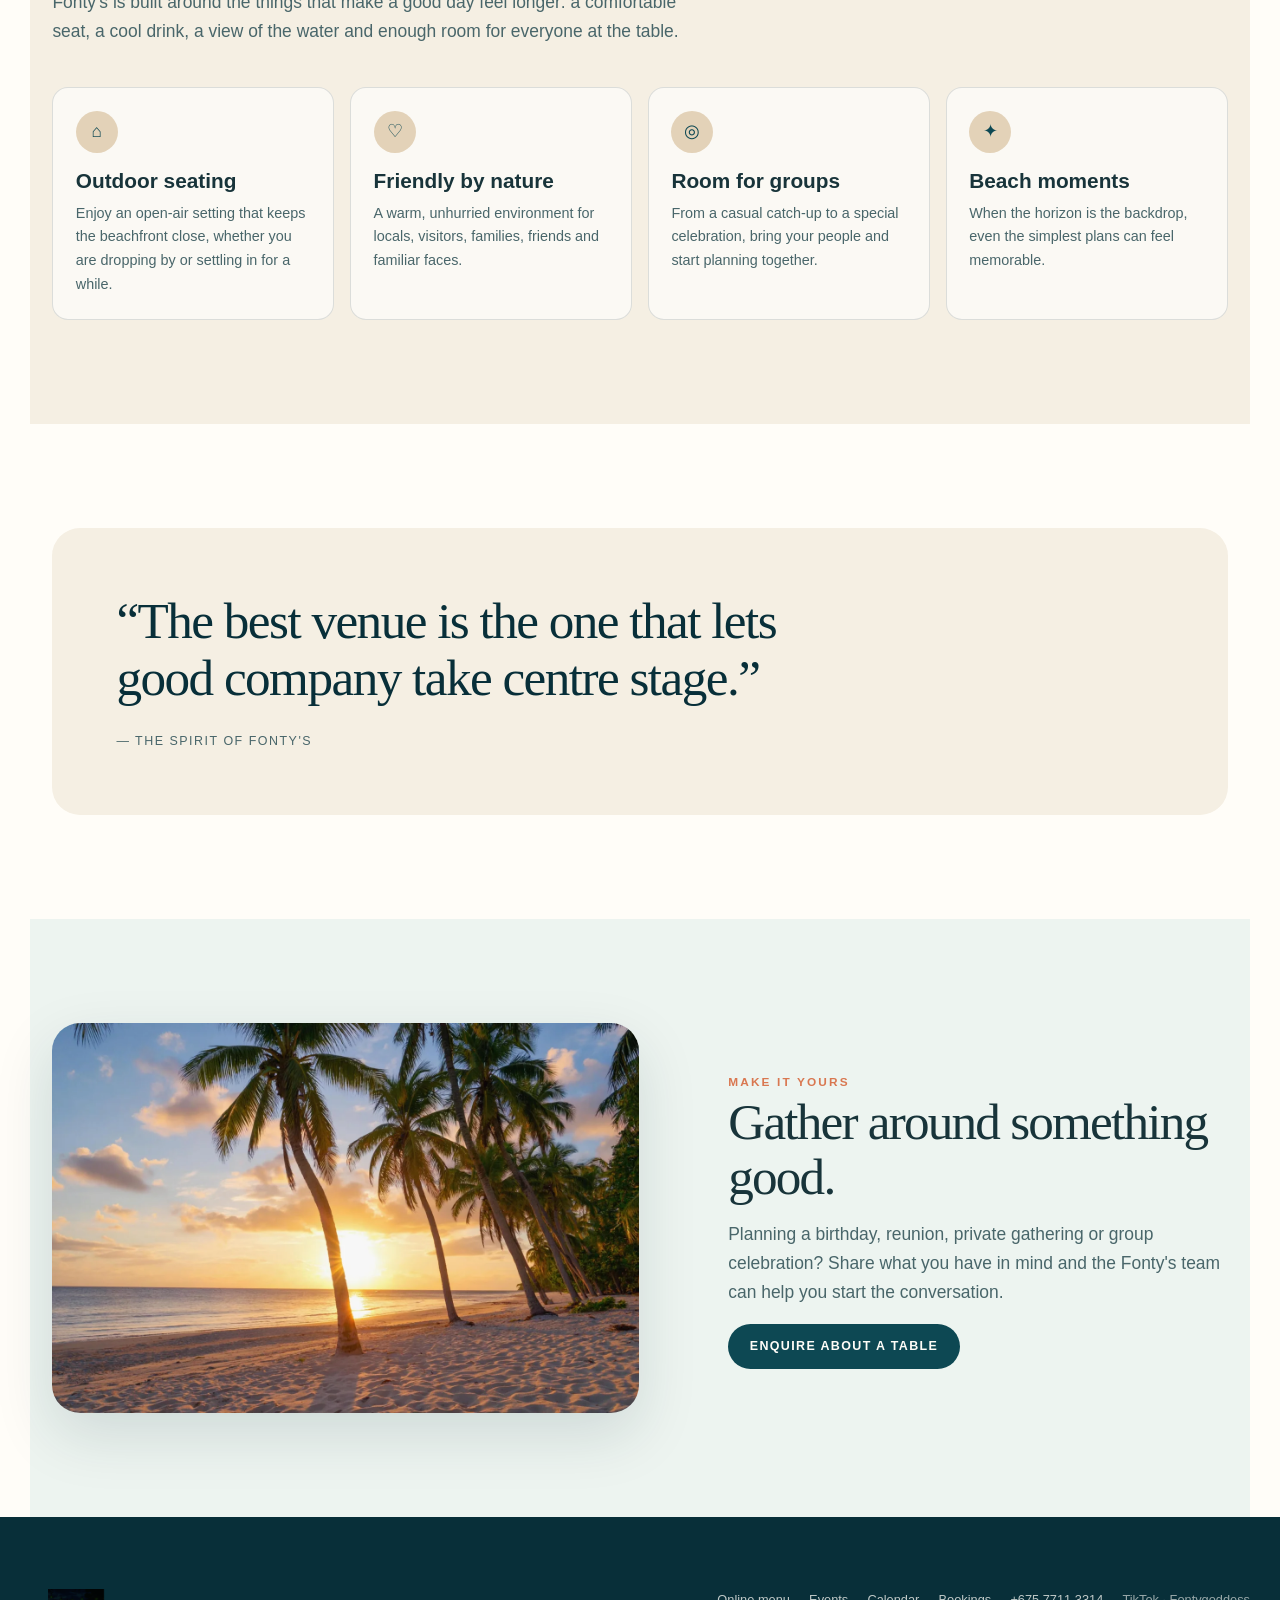
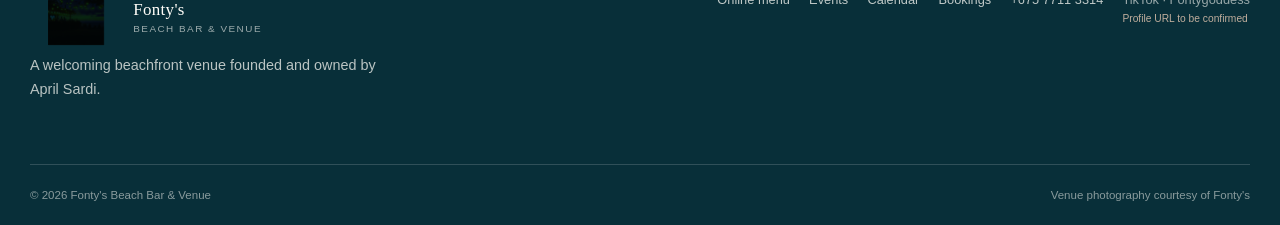
==== commit ac3b8797: "Replace website imagery with new sourced photo set" ====
--- a/about.html
+++ b/about.html
@@ -12,15 +12,15 @@
 </head>
 <body data-page="about">
   <div class="site-banner">Gaire Village · Central Province · Papua New Guinea</div>
-  <header class="site-header"><nav class="nav-wrap" aria-label="Primary navigation"><a class="brand" href="index.html" aria-label="Fonty's Beach Bar & Venue home"><img class="brand-logo" src="assets/fontys-logo.webp" alt="Fonty's Beach Bar & Venue logo"><span class="brand-copy"><span class="brand-name">Fonty's</span><span class="brand-kicker">Beach Bar & Venue</span></span></a><button class="nav-toggle" type="button" aria-expanded="false" aria-label="Open navigation">☰</button><div class="nav-links"><a href="index.html" data-nav="home">Home</a><a href="about.html" data-nav="about">About</a><a href="online-menu.html" data-nav="online-menu">Online menu</a><a href="events.html" data-nav="events">Events</a><a href="calendar.html" data-nav="calendar">Calendar</a><a class="nav-cta" href="contact.html" data-nav="contact">Book a table</a></div></nav></header>
+  <header class="site-header"><nav class="nav-wrap" aria-label="Primary navigation"><a class="brand" href="index.html" aria-label="Fonty's Beach Bar & Venue home"><img class="brand-logo" src="assets/fontys-logo.webp" alt="Fonty's Beach Bar & Venue brand image"><span class="brand-copy"><span class="brand-name">Fonty's</span><span class="brand-kicker">Beach Bar & Venue</span></span></a><button class="nav-toggle" type="button" aria-expanded="false" aria-label="Open navigation">☰</button><div class="nav-links"><a href="index.html" data-nav="home">Home</a><a href="about.html" data-nav="about">About</a><a href="online-menu.html" data-nav="online-menu">Online menu</a><a href="events.html" data-nav="events">Events</a><a href="calendar.html" data-nav="calendar">Calendar</a><a class="nav-cta" href="contact.html" data-nav="contact">Book a table</a></div></nav></header>
   <main>
-    <section class="page-hero"><img src="assets/venue/beach-view-5.webp" alt="Tropical beach and ocean horizon at sunset" fetchpriority="high"><div class="page-hero-content"><span class="eyebrow">The Fonty's feeling</span><h1>A beachside welcome, made personal.</h1></div></section>
-    <section class="section-shell"><div class="split"><div><span class="eyebrow">A place with a point of view</span><h2>Come for the coast. Stay for the company.</h2><div class="mark-line"></div><p class="lede">Fonty's Beach Bar & Venue is founded and owned by April Sardi, with a simple idea at its heart: create a welcoming place where people can relax, connect and enjoy the coast together.</p><p class="lede">In Gaire Village, the beach is part of the experience. Outdoor seating, open air and friendly hospitality make the venue feel easy from the moment you arrive.</p></div><div class="image-frame image-frame--tall"><img src="assets/venue/bar-view.webp" alt="Open-air tropical bar surrounded by palms" loading="lazy"><div class="image-note">Reference imagery only — official venue photography welcome.</div></div></div></section>
+    <section class="page-hero"><img src="assets/venue/beach-view-5.webp" alt="Outdoor dining table overlooking the ocean" fetchpriority="high"><div class="page-hero-content"><span class="eyebrow">The Fonty's feeling</span><h1>A beachside welcome, made personal.</h1></div></section>
+    <section class="section-shell"><div class="split"><div><span class="eyebrow">A place with a point of view</span><h2>Come for the coast. Stay for the company.</h2><div class="mark-line"></div><p class="lede">Fonty's Beach Bar & Venue is founded and owned by April Sardi, with a simple idea at its heart: create a welcoming place where people can relax, connect and enjoy the coast together.</p><p class="lede">In Gaire Village, the beach is part of the experience. Outdoor seating, open air and friendly hospitality make the venue feel easy from the moment you arrive.</p></div><div class="image-frame image-frame--tall"><img src="assets/venue/bar-view.webp" alt="Waterfront beach bar with ocean-facing tables at sunset" loading="lazy" decoding="async"><div class="image-note">Reference imagery only — official venue photography welcome.</div></div></div></section>
     <section class="section-shell section-shell--sand"><div class="section-heading"><div><span class="eyebrow">The atmosphere</span><h2>Relaxed by design.</h2><p class="lede">Fonty's is built around the things that make a good day feel longer: a comfortable seat, a cool drink, a view of the water and enough room for everyone at the table.</p></div></div><div class="feature-grid"><article class="feature-card"><div class="feature-icon" aria-hidden="true">⌂</div><h3>Outdoor seating</h3><p>Enjoy an open-air setting that keeps the beachfront close, whether you are dropping by or settling in for a while.</p></article><article class="feature-card"><div class="feature-icon" aria-hidden="true">♡</div><h3>Friendly by nature</h3><p>A warm, unhurried environment for locals, visitors, families, friends and familiar faces.</p></article><article class="feature-card"><div class="feature-icon" aria-hidden="true">◎</div><h3>Room for groups</h3><p>From a casual catch-up to a special celebration, bring your people and start planning together.</p></article><article class="feature-card"><div class="feature-icon" aria-hidden="true">✦</div><h3>Beach moments</h3><p>When the horizon is the backdrop, even the simplest plans can feel memorable.</p></article></div></section>
     <section class="section-shell"><div class="quote-block"><blockquote>“The best venue is the one that lets good company take centre stage.”</blockquote><cite>— The spirit of Fonty's</cite></div></section>
-    <section class="section-shell section-shell--foam"><div class="split split--reverse"><div class="image-frame"><img src="assets/venue/beach-view-1.webp" alt="Palm trees beside a sandy tropical beach" loading="lazy"></div><div><span class="eyebrow">Make it yours</span><h2>Gather around something good.</h2><p class="lede">Planning a birthday, reunion, private gathering or group celebration? Share what you have in mind and the Fonty's team can help you start the conversation.</p><a class="button button--ocean" href="contact.html#reserve">Enquire about a table</a></div></div></section>
+    <section class="section-shell section-shell--foam"><div class="split split--reverse"><div class="image-frame"><img src="assets/venue/beach-view-1.webp" alt="Tropical beach with palm trees at golden sunset" loading="lazy" decoding="async"></div><div><span class="eyebrow">Make it yours</span><h2>Gather around something good.</h2><p class="lede">Planning a birthday, reunion, private gathering or group celebration? Share what you have in mind and the Fonty's team can help you start the conversation.</p><a class="button button--ocean" href="contact.html#reserve">Enquire about a table</a></div></div></section>
   </main>
-  <footer class="footer"><div class="footer-inner"><div class="footer-top"><div><a class="brand" href="index.html"><img class="brand-logo" src="assets/fontys-logo.webp" alt="Fonty's Beach Bar & Venue logo"><span class="brand-copy"><span class="brand-name">Fonty's</span><span class="brand-kicker">Beach Bar & Venue</span></span></a><p class="footer-copy">A welcoming beachfront venue founded and owned by April Sardi.</p></div><div class="footer-links"><a href="online-menu.html">Online menu</a><a href="events.html">Events</a><a href="calendar.html">Calendar</a><a href="contact.html">Bookings</a><a href="tel:+67577113314">+675 7711 3314</a><span class="social-link--muted">TikTok · Fontygoddess<small>Profile URL to be confirmed</small></span></div></div><div class="footer-bottom"><span>© <span data-year></span> Fonty's Beach Bar & Venue</span><span>Venue photography courtesy of Fonty's</span></div></div></footer>
+  <footer class="footer"><div class="footer-inner"><div class="footer-top"><div><a class="brand" href="index.html"><img class="brand-logo" src="assets/fontys-logo.webp" alt="Fonty's Beach Bar & Venue brand image"><span class="brand-copy"><span class="brand-name">Fonty's</span><span class="brand-kicker">Beach Bar & Venue</span></span></a><p class="footer-copy">A welcoming beachfront venue founded and owned by April Sardi.</p></div><div class="footer-links"><a href="online-menu.html">Online menu</a><a href="events.html">Events</a><a href="calendar.html">Calendar</a><a href="contact.html">Bookings</a><a href="tel:+67577113314">+675 7711 3314</a><span class="social-link--muted">TikTok · Fontygoddess<small>Profile URL to be confirmed</small></span></div></div><div class="footer-bottom"><span>© <span data-year></span> Fonty's Beach Bar & Venue</span><span>Venue photography courtesy of Fonty's</span></div></div></footer>
   <script src="script.js" defer></script>
 </body>
 </html>
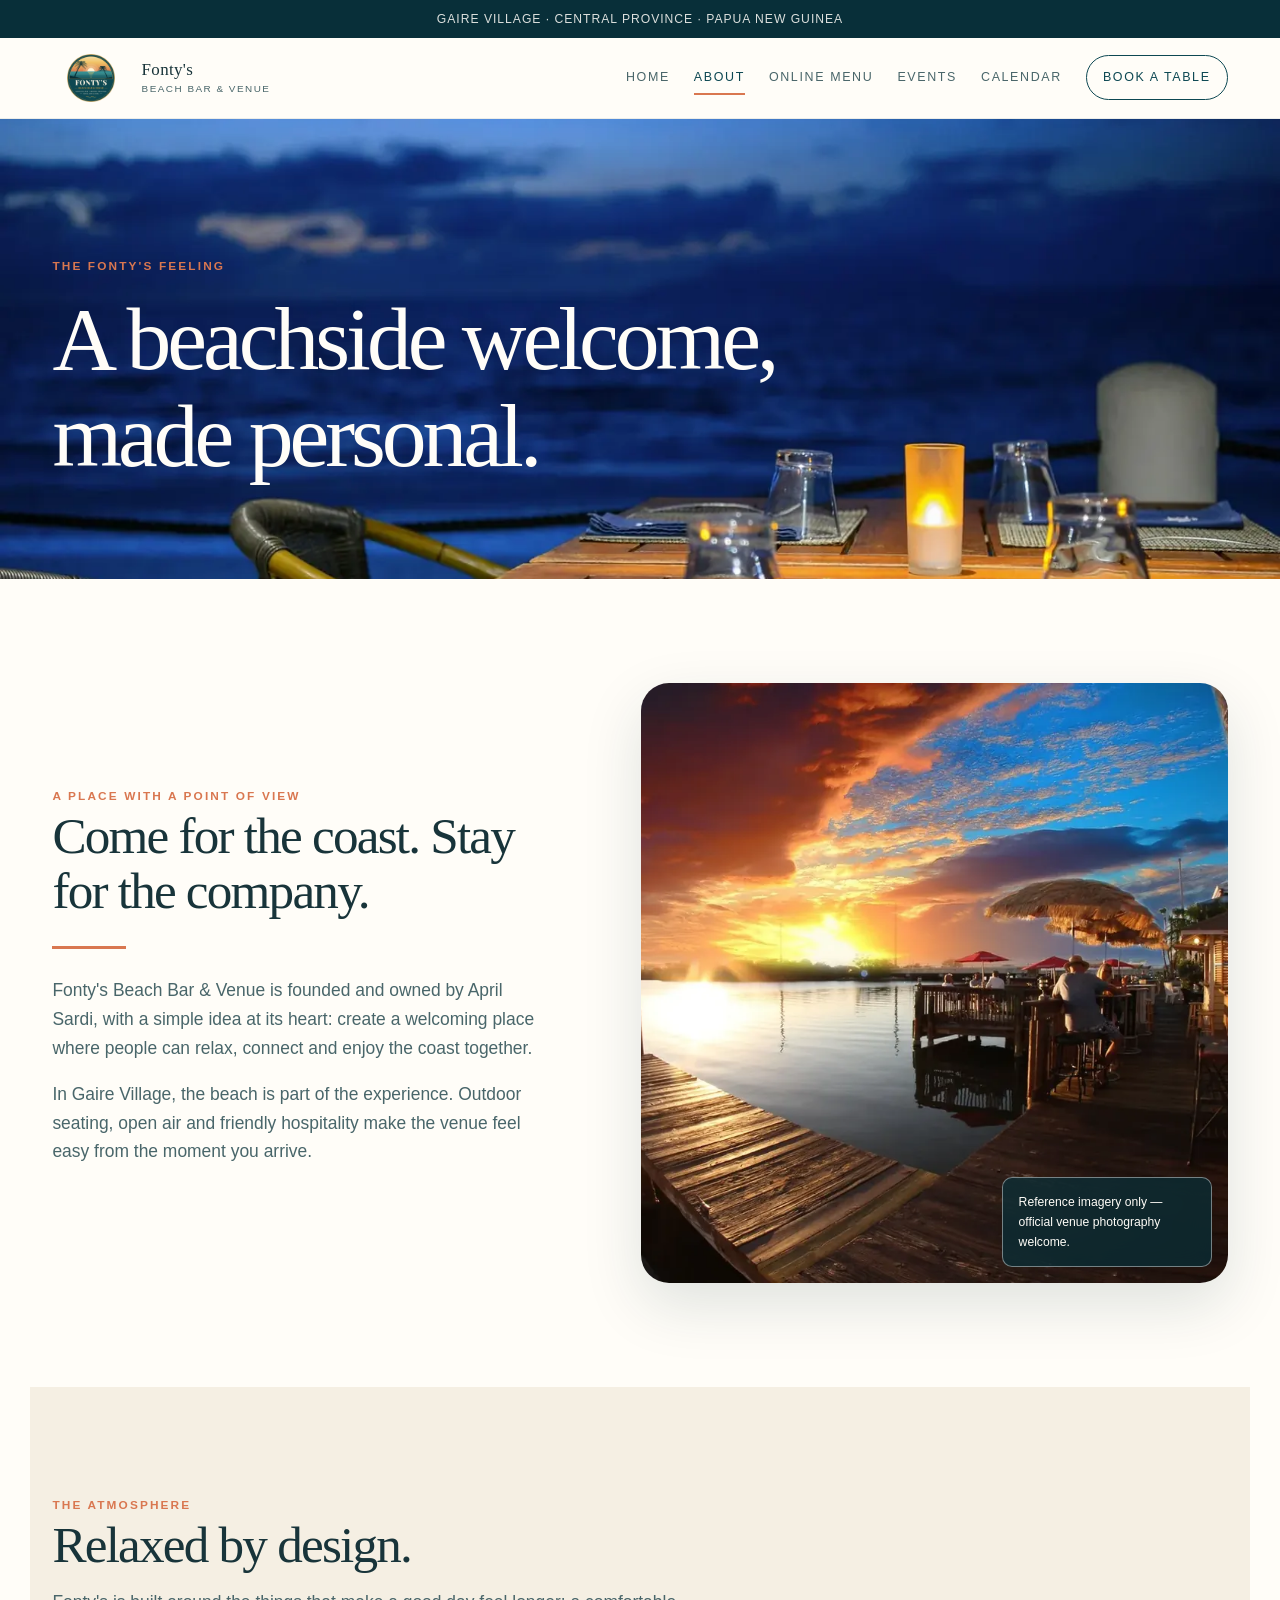
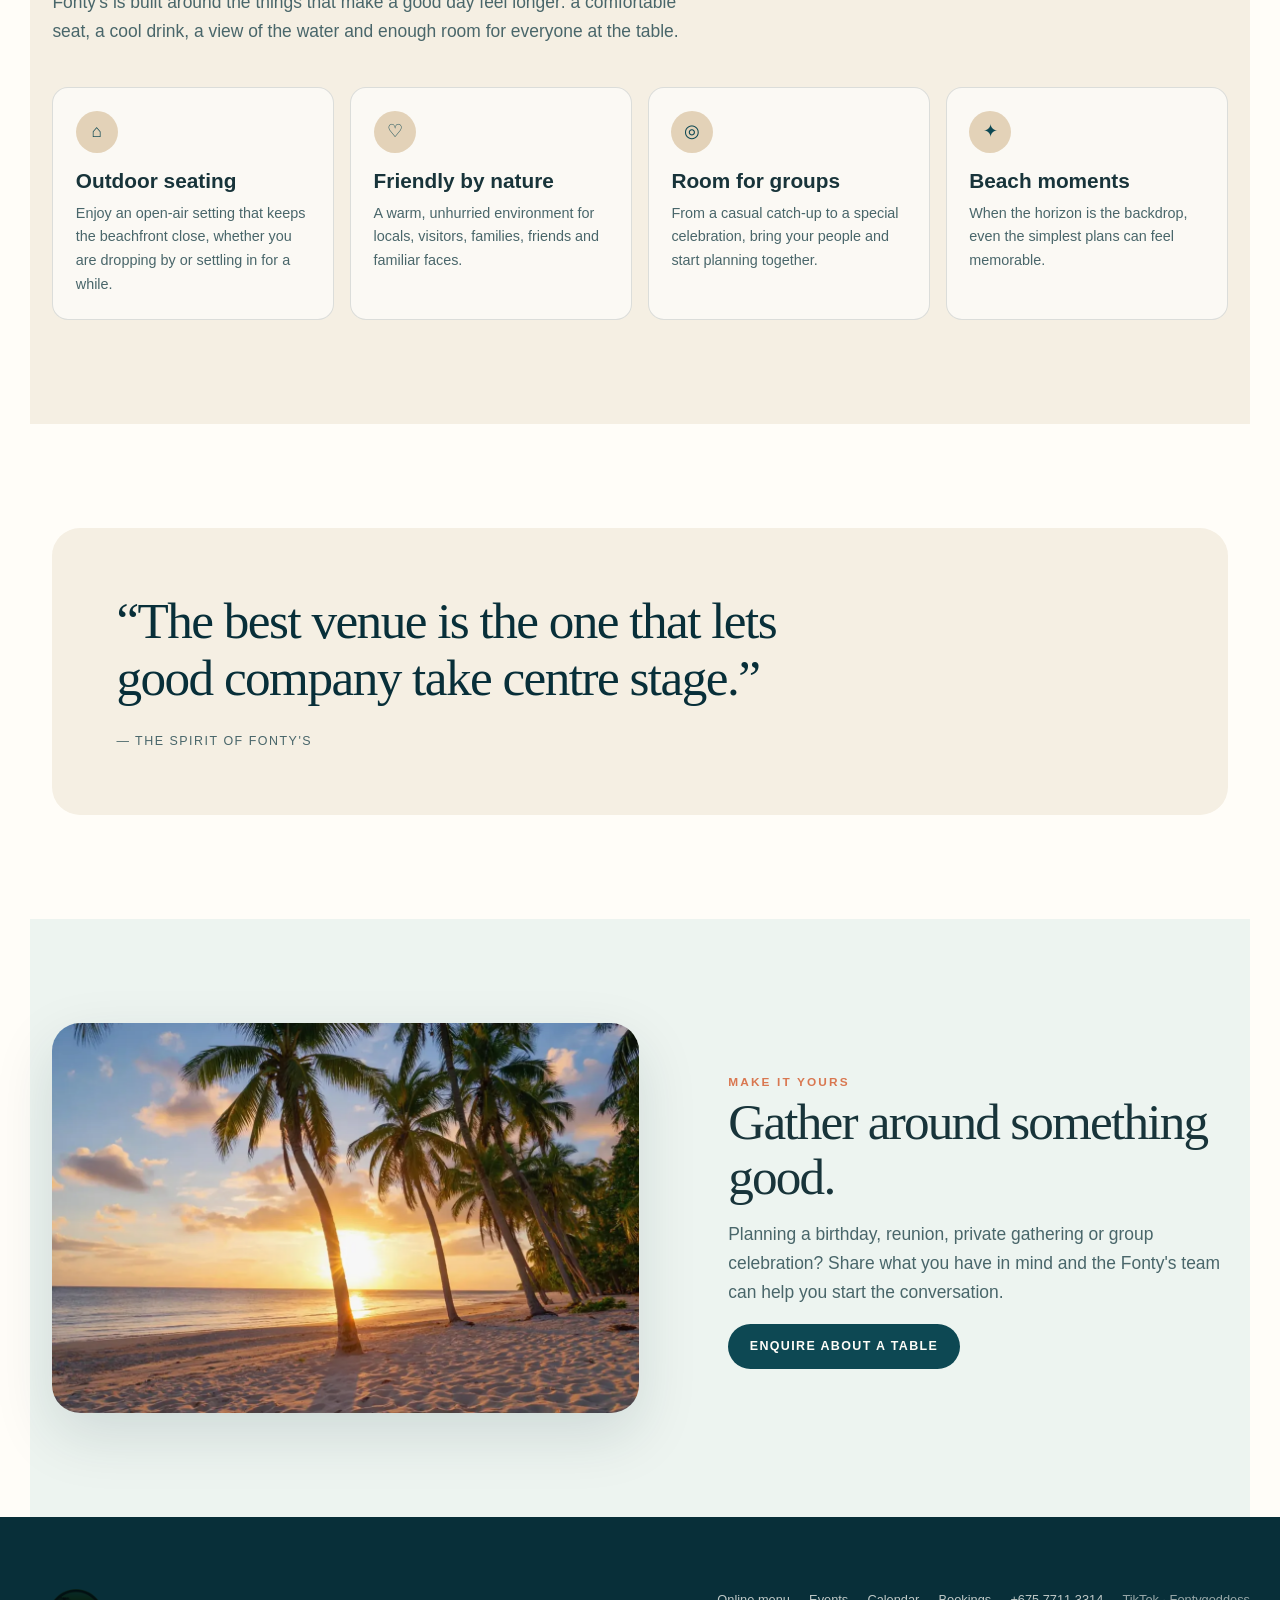
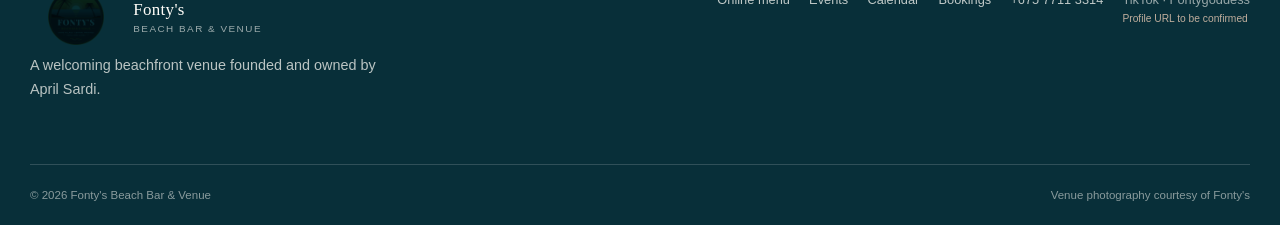
==== commit 2cffeba6: "Restore Fontys logo and matching favicon" ====
--- a/about.html
+++ b/about.html
@@ -12,7 +12,7 @@
 </head>
 <body data-page="about">
   <div class="site-banner">Gaire Village · Central Province · Papua New Guinea</div>
-  <header class="site-header"><nav class="nav-wrap" aria-label="Primary navigation"><a class="brand" href="index.html" aria-label="Fonty's Beach Bar & Venue home"><img class="brand-logo" src="assets/fontys-logo.webp" alt="Fonty's Beach Bar & Venue brand image"><span class="brand-copy"><span class="brand-name">Fonty's</span><span class="brand-kicker">Beach Bar & Venue</span></span></a><button class="nav-toggle" type="button" aria-expanded="false" aria-label="Open navigation">☰</button><div class="nav-links"><a href="index.html" data-nav="home">Home</a><a href="about.html" data-nav="about">About</a><a href="online-menu.html" data-nav="online-menu">Online menu</a><a href="events.html" data-nav="events">Events</a><a href="calendar.html" data-nav="calendar">Calendar</a><a class="nav-cta" href="contact.html" data-nav="contact">Book a table</a></div></nav></header>
+  <header class="site-header"><nav class="nav-wrap" aria-label="Primary navigation"><a class="brand" href="index.html" aria-label="Fonty's Beach Bar & Venue home"><img class="brand-logo" src="assets/fontys-logo.webp" alt="Fonty's Beach Bar & Venue logo"><span class="brand-copy"><span class="brand-name">Fonty's</span><span class="brand-kicker">Beach Bar & Venue</span></span></a><button class="nav-toggle" type="button" aria-expanded="false" aria-label="Open navigation">☰</button><div class="nav-links"><a href="index.html" data-nav="home">Home</a><a href="about.html" data-nav="about">About</a><a href="online-menu.html" data-nav="online-menu">Online menu</a><a href="events.html" data-nav="events">Events</a><a href="calendar.html" data-nav="calendar">Calendar</a><a class="nav-cta" href="contact.html" data-nav="contact">Book a table</a></div></nav></header>
   <main>
     <section class="page-hero"><img src="assets/venue/beach-view-5.webp" alt="Outdoor dining table overlooking the ocean" fetchpriority="high"><div class="page-hero-content"><span class="eyebrow">The Fonty's feeling</span><h1>A beachside welcome, made personal.</h1></div></section>
     <section class="section-shell"><div class="split"><div><span class="eyebrow">A place with a point of view</span><h2>Come for the coast. Stay for the company.</h2><div class="mark-line"></div><p class="lede">Fonty's Beach Bar & Venue is founded and owned by April Sardi, with a simple idea at its heart: create a welcoming place where people can relax, connect and enjoy the coast together.</p><p class="lede">In Gaire Village, the beach is part of the experience. Outdoor seating, open air and friendly hospitality make the venue feel easy from the moment you arrive.</p></div><div class="image-frame image-frame--tall"><img src="assets/venue/bar-view.webp" alt="Waterfront beach bar with ocean-facing tables at sunset" loading="lazy" decoding="async"><div class="image-note">Reference imagery only — official venue photography welcome.</div></div></div></section>
@@ -20,7 +20,7 @@
     <section class="section-shell"><div class="quote-block"><blockquote>“The best venue is the one that lets good company take centre stage.”</blockquote><cite>— The spirit of Fonty's</cite></div></section>
     <section class="section-shell section-shell--foam"><div class="split split--reverse"><div class="image-frame"><img src="assets/venue/beach-view-1.webp" alt="Tropical beach with palm trees at golden sunset" loading="lazy" decoding="async"></div><div><span class="eyebrow">Make it yours</span><h2>Gather around something good.</h2><p class="lede">Planning a birthday, reunion, private gathering or group celebration? Share what you have in mind and the Fonty's team can help you start the conversation.</p><a class="button button--ocean" href="contact.html#reserve">Enquire about a table</a></div></div></section>
   </main>
-  <footer class="footer"><div class="footer-inner"><div class="footer-top"><div><a class="brand" href="index.html"><img class="brand-logo" src="assets/fontys-logo.webp" alt="Fonty's Beach Bar & Venue brand image"><span class="brand-copy"><span class="brand-name">Fonty's</span><span class="brand-kicker">Beach Bar & Venue</span></span></a><p class="footer-copy">A welcoming beachfront venue founded and owned by April Sardi.</p></div><div class="footer-links"><a href="online-menu.html">Online menu</a><a href="events.html">Events</a><a href="calendar.html">Calendar</a><a href="contact.html">Bookings</a><a href="tel:+67577113314">+675 7711 3314</a><span class="social-link--muted">TikTok · Fontygoddess<small>Profile URL to be confirmed</small></span></div></div><div class="footer-bottom"><span>© <span data-year></span> Fonty's Beach Bar & Venue</span><span>Venue photography courtesy of Fonty's</span></div></div></footer>
+  <footer class="footer"><div class="footer-inner"><div class="footer-top"><div><a class="brand" href="index.html"><img class="brand-logo" src="assets/fontys-logo.webp" alt="Fonty's Beach Bar & Venue logo"><span class="brand-copy"><span class="brand-name">Fonty's</span><span class="brand-kicker">Beach Bar & Venue</span></span></a><p class="footer-copy">A welcoming beachfront venue founded and owned by April Sardi.</p></div><div class="footer-links"><a href="online-menu.html">Online menu</a><a href="events.html">Events</a><a href="calendar.html">Calendar</a><a href="contact.html">Bookings</a><a href="tel:+67577113314">+675 7711 3314</a><span class="social-link--muted">TikTok · Fontygoddess<small>Profile URL to be confirmed</small></span></div></div><div class="footer-bottom"><span>© <span data-year></span> Fonty's Beach Bar & Venue</span><span>Venue photography courtesy of Fonty's</span></div></div></footer>
   <script src="script.js" defer></script>
 </body>
 </html>
--- a/style.css
+++ b/style.css
@@ -71,8 +71,8 @@
 .nav-toggle { display: none; border: 0; background: transparent; color: var(--ocean); font-size: 1.55rem; padding: 0.25rem; }
 
 .hero { position: relative; min-height: min(720px, 78vh); display: flex; align-items: flex-end; overflow: hidden; color: var(--white); background: var(--ocean-deep); }
-.hero::before { content: ""; position: absolute; inset: 0; background: linear-gradient(90deg, rgba(7, 39, 46, 0.88) 0%, rgba(7, 39, 46, 0.42) 48%, rgba(7, 39, 46, 0.06) 100%), linear-gradient(0deg, rgba(7, 39, 46, 0.78), transparent 42%); z-index: 1; }
-.hero-image { position: absolute; inset: 0; width: 100%; height: 100%; object-fit: cover; object-position: center; }
+.hero::before { content: ""; position: absolute; inset: 0; background: linear-gradient(90deg, rgba(7, 39, 46, 0.78) 0%, rgba(7, 39, 46, 0.38) 48%, rgba(7, 39, 46, 0.08) 100%), linear-gradient(0deg, rgba(7, 39, 46, 0.66), transparent 46%); z-index: 1; }
+.hero-image { position: absolute; inset: 0; width: 100%; height: 100%; object-fit: cover; object-position: center 58%; }
 .hero-content { position: relative; z-index: 2; width: min(1220px, 100%); margin: 0 auto; padding: 7rem 1.4rem 6.4rem; }
 .hero-copy { max-width: 690px; }
 .eyebrow { color: var(--sunset); font-size: 0.74rem; font-weight: 700; letter-spacing: 0.18em; text-transform: uppercase; }
@@ -212,6 +212,7 @@
   .nav-links a::after { display: none; }
   .nav-cta { text-align: center; }
   .hero { min-height: 700px; }
+  .hero-image { object-position: center 52%; }
   .hero-content { padding: 5rem 1rem 4.2rem; }
   h1 { font-size: clamp(3rem, 16vw, 5rem); }
   .section-shell { padding: 4.8rem 1rem; }
